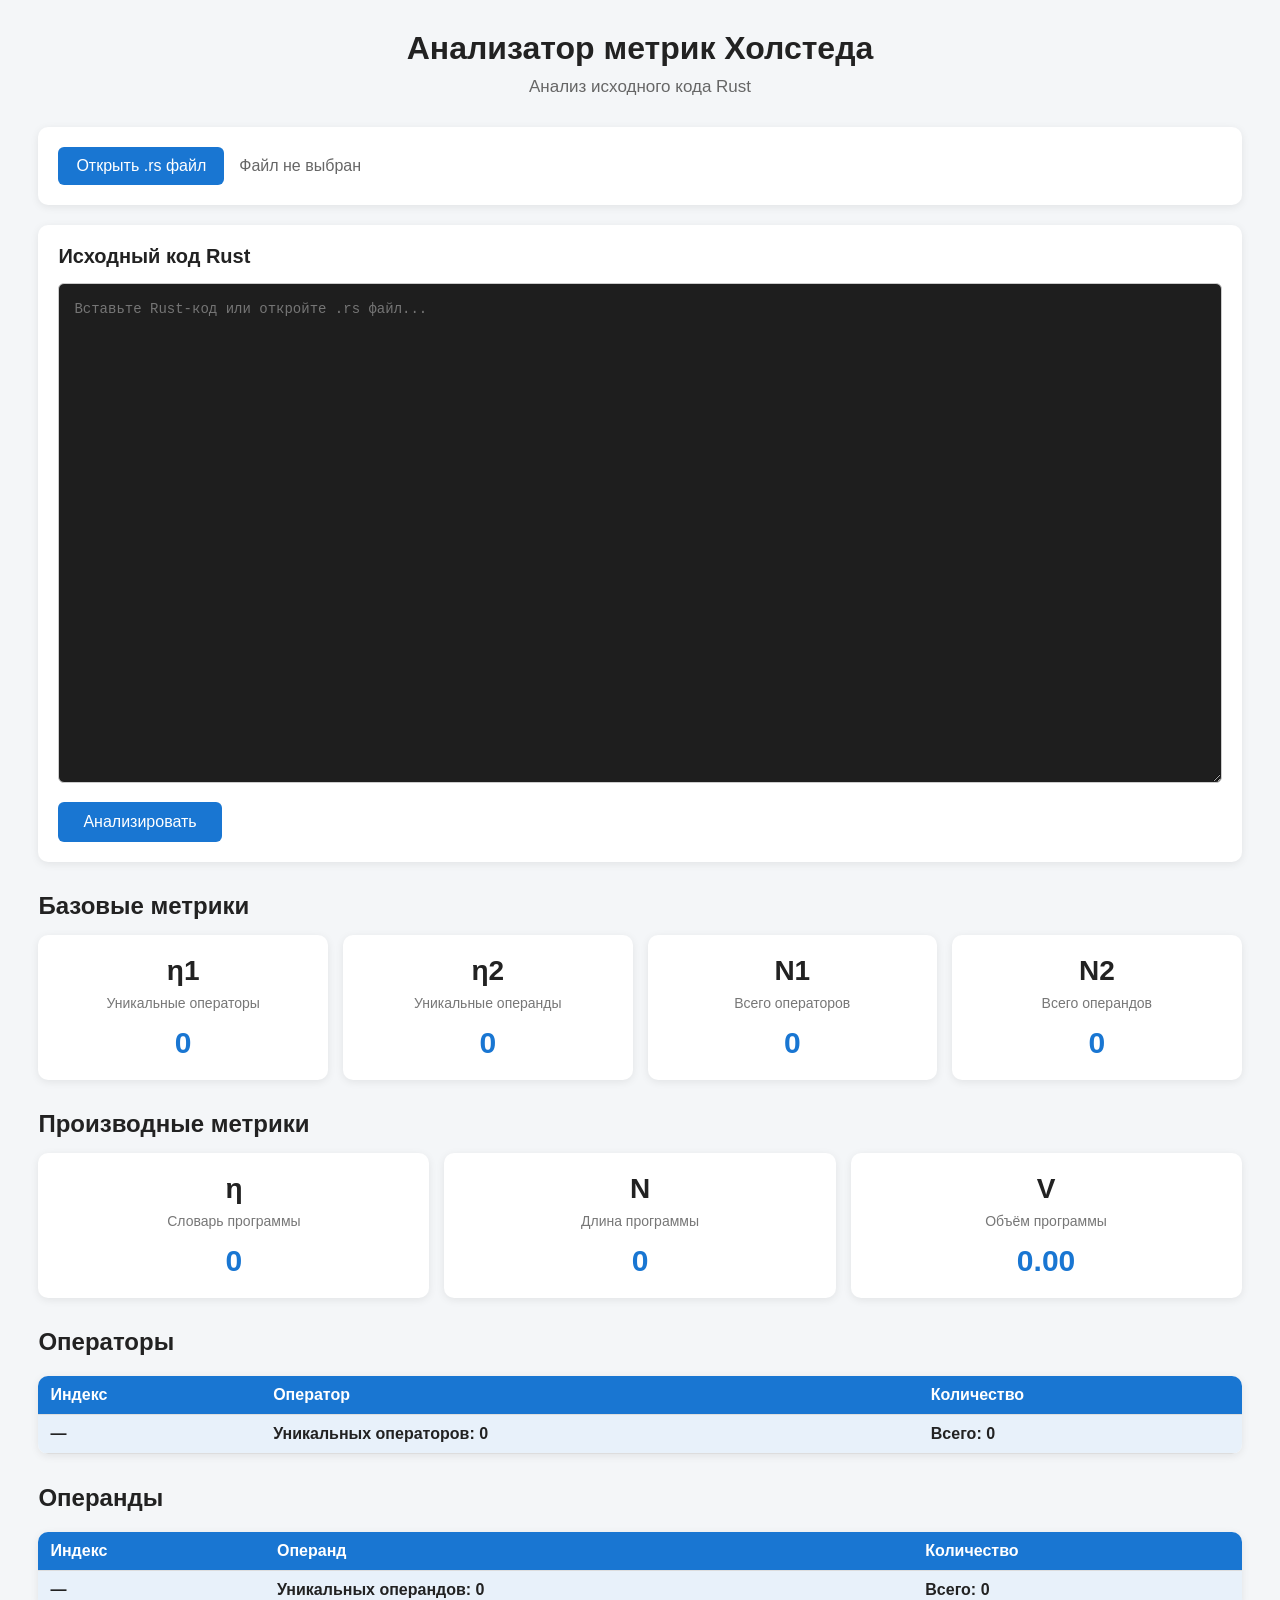
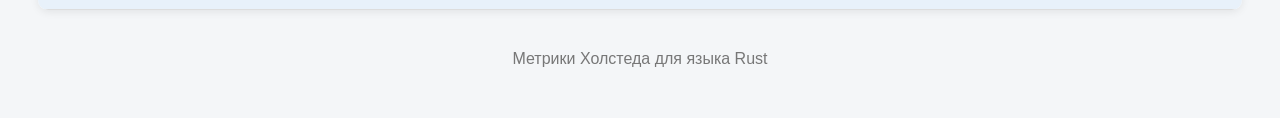
==== lab1/src/index.html @ 28f5257a "LABA_1" ====
<!DOCTYPE html>
<html lang="ru">
<head>
    <meta charset="UTF-8">
    <meta
        name="viewport"
        content="width=device-width, initial-scale=1.0"
    >
    <link rel="icon" href="assets/icon.ico" type="image/x-icon">
    <title>Halstead Analyzer — Rust</title>
    <link
        rel="stylesheet"
        href="style.css"
    >
</head>

<body>

<div class="container">
    <header class="header">
        <h1>
            Анализатор метрик Холстеда
        </h1>

        <p>
            Анализ исходного кода Rust
        </p>

    </header>

    <section class="file-section">
        <label
            for="fileInput"
            class="file-button"
        >
            Открыть .rs файл
        </label>

        <input
            type="file"
            id="fileInput"
            accept=".rs"
            hidden
        >

        <span id="fileName">
            Файл не выбран
        </span>

    </section>

    <section class="editor-section">
        <div class="section-title">
            Исходный код Rust
        </div>

        <textarea
            id="codeInput"
            spellcheck="false"
            placeholder="Вставьте Rust-код или откройте .rs файл..."
        ></textarea>

        <div class="editor-buttons">
            <button
                id="analyzeButton"
                class="primary-button"
            >
                Анализировать
            </button>
        </div>
    </section>

    <section class="metrics-section">
        <h2>
            Базовые метрики
        </h2>

        <div class="metrics-grid">
            <div class="metric-card">
                <div class="metric-name">
                    η1
                </div>
                <div class="metric-description">
                    Уникальные операторы
                </div>
                <div
                    class="metric-value"
                    id="eta1"
                >
                    0
                </div>
            </div>

            <div class="metric-card">
                <div class="metric-name">
                    η2
                </div>
                <div class="metric-description">
                    Уникальные операнды
                </div>
                <div
                    class="metric-value"
                    id="eta2"
                >
                    0
                </div>
            </div>


            <div class="metric-card">
                <div class="metric-name">
                    N1
                </div>
                <div class="metric-description">
                    Всего операторов
                </div>
                <div
                    class="metric-value"
                    id="n1"
                >
                    0
                </div>
            </div>


            <div class="metric-card">
                <div class="metric-name">
                    N2
                </div>
                <div class="metric-description">
                    Всего операндов
                </div>
                <div
                    class="metric-value"
                    id="n2"
                >
                    0
                </div>
            </div>
        </div>
    </section>


    <section class="metrics-section">
        <h2>
            Производные метрики
        </h2>

        <div class="metrics-grid">
            <div class="metric-card">
                <div class="metric-name">
                    η
                </div>
                <div class="metric-description">
                    Словарь программы
                </div>
                <div
                    class="metric-value"
                    id="eta"
                >
                    0
                </div>
            </div>

            <div class="metric-card">
                <div class="metric-name">
                    N
                </div>
                <div class="metric-description">
                    Длина программы
                </div>
                <div
                    class="metric-value"
                    id="n"
                >
                    0
                </div>
            </div>

            <div class="metric-card volume-card">
                <div class="metric-name">
                    V
                </div>
                <div class="metric-description">
                    Объём программы
                </div>
                <div
                    class="metric-value"
                    id="volume"
                >
                    0
                </div>
            </div>
        </div>
    </section>

    <section class="table-section">
        <h2>
            Операторы
        </h2>
        <div class="table-wrapper">
            <table id="operatorsTable">
                <thead>
                    <tr>
                        <th>Индекс</th>
                        <th>Оператор</th>
                        <th>Количество</th>
                    </tr>
                </thead>
                <tbody>
                </tbody>
            </table>
        </div>
    </section>


    <section class="table-section">
        <h2>
            Операнды
        </h2>
        <div class="table-wrapper">
            <table id="operandsTable">
                <thead>
                    <tr>
                        <th>Индекс</th>
                        <th>Операнд</th>
                        <th>Количество</th>
                    </tr>
                </thead>
                <tbody>
                </tbody>
            </table>
        </div>
    </section>


    <footer class="footer">
        Метрики Холстеда для языка Rust
    </footer>

</div>

<script src="script.js"></script>

</body>
</html>
---- lab1/src/style.css ----
* {
    box-sizing: border-box;
}

body {
    margin: 0;
    font-family:
        Arial,
        Helvetica,
        sans-serif;

    background: #f4f6f8;
    color: #222;
}


.container {
    width: min(1400px, 94%);
    margin: 0 auto;
    padding: 30px 0 50px;
}


.header {
    text-align: center;
    margin-bottom: 30px;
}

.header h1 {
    margin: 0 0 10px;
    font-size: 32px;
}

.header p {
    margin: 0;
    color: #666;
    font-size: 17px;
}

.file-section {
    display: flex;
    align-items: center;
    gap: 15px;
    margin-bottom: 20px;
    padding: 20px;
    background: white;
    border-radius: 10px;
    box-shadow:0 2px 8px rgba(0, 0, 0, 0.08);
}

.file-button {
    display: inline-block;
    padding: 10px 18px;
    background: #1976d2;
    color: white;
    border-radius: 6px;
    cursor: pointer;
    transition: 0.2s;
}

.file-button:hover {
    background: #125ca3;
}

#fileName {
    color: #666;
    word-break: break-all;
}

.editor-section {
    background: white;
    padding: 20px;
    border-radius: 10px;
    box-shadow: 0 2px 8px rgba(0, 0, 0, 0.08);
    margin-bottom: 30px;
}

.section-title {
    font-size: 20px;
    font-weight: bold;
    margin-bottom: 15px;
}

#codeInput {
    width: 100%;
    min-height: 500px;
    resize: vertical;
    padding: 15px;
    border: 1px solid #ccc;
    border-radius: 6px;
    background: #1e1e1e;
    color: #e6e6e6;
    font-family:
        Consolas,
        "Courier New",
        monospace;

    font-size: 14px;
    line-height: 1.5;
    outline: none;
}

#codeInput:focus {
    border-color: #1976d2;
}

.editor-buttons {
    margin-top: 15px;
}

.primary-button {
    border: none;
    padding: 11px 25px;
    background: #1976d2;
    color: white;
    border-radius: 6px;
    font-size: 16px;
    cursor: pointer;
}

.primary-button:hover {
    background: #125ca3;
}


.metrics-section {
    margin-bottom: 30px;
}

.metrics-section h2 {
    margin-bottom: 15px;
}

.metrics-grid {
    display: grid;

    grid-template-columns:
        repeat(
            auto-fit,
            minmax(190px, 1fr)
        );

    gap: 15px;
}

.metric-card {
    background: white;
    padding: 20px;
    border-radius: 10px;
    text-align: center;
    box-shadow: 0 2px 8px rgba(0, 0, 0, 0.08);
}


.metric-name {
    font-size: 28px;
    font-weight: bold;
    margin-bottom: 8px;
}


.metric-description {
    color: #777;
    font-size: 14px;
    margin-bottom: 15px;
}


.metric-value {
    font-size: 30px;
    font-weight: bold;
    color: #1976d2;
}


.table-section {
    margin-bottom: 30px;
}


.table-wrapper {
    overflow-x: auto;
    background: white;
    border-radius: 10px;
    box-shadow: 0 2px 8px rgba(0, 0, 0, 0.08);
}

table {
    width: 100%;
    border-collapse: collapse;
}

th,
td {
    padding: 10px 12px;
    border-bottom: 1px solid #ddd;
    text-align: left;
}

th {
    background: #1976d2;
    color: white;
}

tr:hover td {
    background: #f5f8fb;
}

.total-row td {
    font-weight: bold;
    background: #e8f1fa;
}

.footer {
    text-align: center;
    margin-top: 40px;
    color: #777;
}
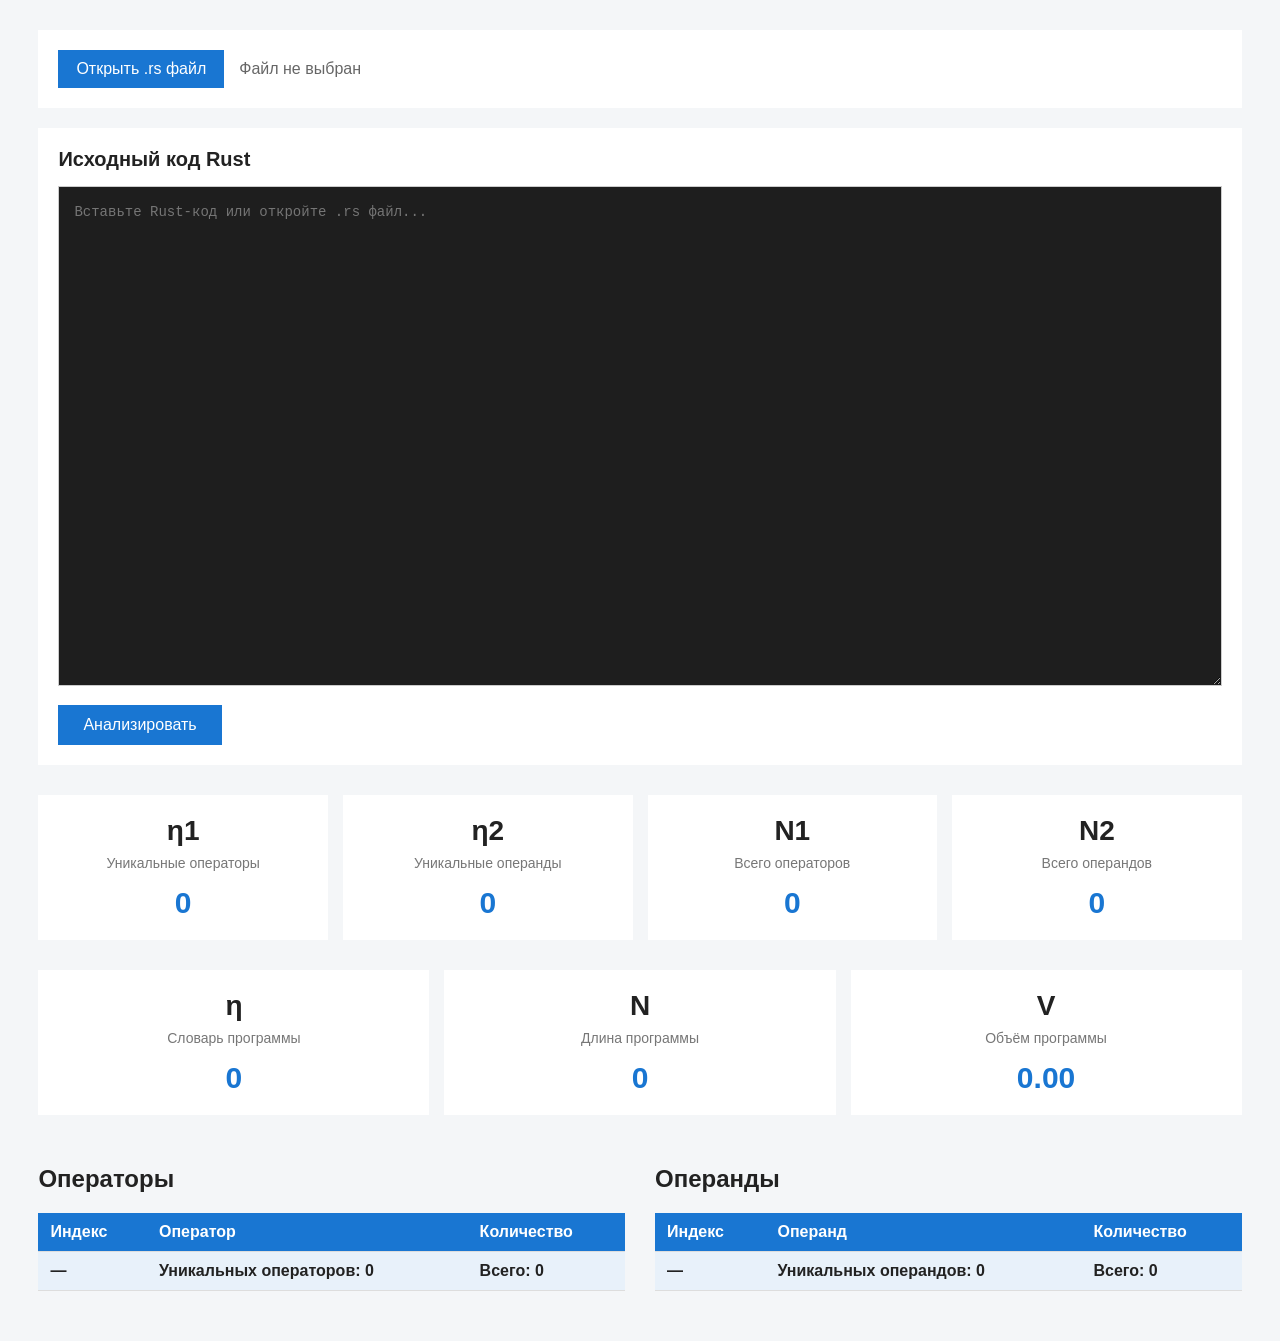
==== commit ad27c584: "Separate analizer" ====
--- a/lab1/src/index.html
+++ b/lab1/src/index.html
@@ -2,245 +2,118 @@
 <html lang="ru">
 <head>
     <meta charset="UTF-8">
-    <meta
-        name="viewport"
-        content="width=device-width, initial-scale=1.0"
-    >
+    <meta name="viewport" content="width=device-width, initial-scale=1.0">
     <link rel="icon" href="assets/icon.ico" type="image/x-icon">
-    <title>Halstead Analyzer — Rust</title>
-    <link
-        rel="stylesheet"
-        href="style.css"
-    >
+    <title>АНАЛИЗАТОР МЕТРИХ ХОЛСТЕДА ДЛЯ ЯЗЫКА RUST</title>
+    <link rel="stylesheet" href="style.css">
+        <script type="importmap">
+        {
+            "imports": {
+                "./analyzer.js": "./analyzer.js"
+            }
+        }
+    </script>
 </head>
+<body>
+    <div class="container">
 
-<body>
+        <section class="file-section">
+            <label for="fileInput" class="file-button">Открыть .rs файл</label>
+            <input type="file" id="fileInput" accept=".rs" hidden>
+            <span id="fileName">Файл не выбран</span>
+        </section>
 
-<div class="container">
-    <header class="header">
-        <h1>
-            Анализатор метрик Холстеда
-        </h1>
+        <section class="editor-section">
+            <div class="section-title">Исходный код Rust</div>
+            <textarea id="codeInput" spellcheck="false" placeholder="Вставьте Rust-код или откройте .rs файл..."></textarea>
+            <div class="editor-buttons">
+                <button id="analyzeButton" class="primary-button">Анализировать</button>
+            </div>
+        </section>
 
-        <p>
-            Анализ исходного кода Rust
-        </p>
-
-    </header>
-
-    <section class="file-section">
-        <label
-            for="fileInput"
-            class="file-button"
-        >
-            Открыть .rs файл
-        </label>
-
-        <input
-            type="file"
-            id="fileInput"
-            accept=".rs"
-            hidden
-        >
-
-        <span id="fileName">
-            Файл не выбран
-        </span>
-
-    </section>
-
-    <section class="editor-section">
-        <div class="section-title">
-            Исходный код Rust
-        </div>
-
-        <textarea
-            id="codeInput"
-            spellcheck="false"
-            placeholder="Вставьте Rust-код или откройте .rs файл..."
-        ></textarea>
-
-        <div class="editor-buttons">
-            <button
-                id="analyzeButton"
-                class="primary-button"
-            >
-                Анализировать
-            </button>
-        </div>
-    </section>
-
-    <section class="metrics-section">
-        <h2>
-            Базовые метрики
-        </h2>
-
-        <div class="metrics-grid">
-            <div class="metric-card">
-                <div class="metric-name">
-                    η1
+        <section class="metrics-section">
+            <div class="metrics-grid">
+                <div class="metric-card">
+                    <div class="metric-name">η1</div>
+                    <div class="metric-description">Уникальные операторы</div>
+                    <div class="metric-value" id="eta1">0</div>
                 </div>
-                <div class="metric-description">
-                    Уникальные операторы
+                <div class="metric-card">
+                    <div class="metric-name">η2</div>
+                    <div class="metric-description">Уникальные операнды</div>
+                    <div class="metric-value" id="eta2">0</div>
                 </div>
-                <div
-                    class="metric-value"
-                    id="eta1"
-                >
-                    0
+                <div class="metric-card">
+                    <div class="metric-name">N1</div>
+                    <div class="metric-description">Всего операторов</div>
+                    <div class="metric-value" id="n1">0</div>
+                </div>
+                <div class="metric-card">
+                    <div class="metric-name">N2</div>
+                    <div class="metric-description">Всего операндов</div>
+                    <div class="metric-value" id="n2">0</div>
                 </div>
             </div>
+        </section>
 
-            <div class="metric-card">
-                <div class="metric-name">
-                    η2
+        <section class="metrics-section">
+            <div class="metrics-grid">
+                <div class="metric-card">
+                    <div class="metric-name">η</div>
+                    <div class="metric-description">Словарь программы</div>
+                    <div class="metric-value" id="eta">0</div>
                 </div>
-                <div class="metric-description">
-                    Уникальные операнды
+                <div class="metric-card">
+                    <div class="metric-name">N</div>
+                    <div class="metric-description">Длина программы</div>
+                    <div class="metric-value" id="n">0</div>
                 </div>
-                <div
-                    class="metric-value"
-                    id="eta2"
-                >
-                    0
+                <div class="metric-card volume-card">
+                    <div class="metric-name">V</div>
+                    <div class="metric-description">Объём программы</div>
+                    <div class="metric-value" id="volume">0</div>
                 </div>
             </div>
+        </section>
 
 
-            <div class="metric-card">
-                <div class="metric-name">
-                    N1
+        <section class="tables-container">
+            <section class="table-section">
+                <h2>Операторы</h2>
+                <div class="table-wrapper">
+                    <table id="operatorsTable">
+                        <thead>
+                            <tr>
+                                <th>Индекс</th>
+                                <th>Оператор</th>
+                                <th>Количество</th>
+                            </tr>
+                        </thead>
+                        <tbody></tbody>
+                    </table>
                 </div>
-                <div class="metric-description">
-                    Всего операторов
+            </section>
+
+            <section class="table-section">
+                <h2>Операнды</h2>
+                <div class="table-wrapper">
+                    <table id="operandsTable">
+                        <thead>
+                            <tr>
+                                <th>Индекс</th>
+                                <th>Операнд</th>
+                                <th>Количество</th>
+                            </tr>
+                        </thead>
+                        <tbody></tbody>
+                    </table>
                 </div>
-                <div
-                    class="metric-value"
-                    id="n1"
-                >
-                    0
-                </div>
-            </div>
+            </section>
+        </section>
+    </div>
 
-
-            <div class="metric-card">
-                <div class="metric-name">
-                    N2
-                </div>
-                <div class="metric-description">
-                    Всего операндов
-                </div>
-                <div
-                    class="metric-value"
-                    id="n2"
-                >
-                    0
-                </div>
-            </div>
-        </div>
-    </section>
-
-
-    <section class="metrics-section">
-        <h2>
-            Производные метрики
-        </h2>
-
-        <div class="metrics-grid">
-            <div class="metric-card">
-                <div class="metric-name">
-                    η
-                </div>
-                <div class="metric-description">
-                    Словарь программы
-                </div>
-                <div
-                    class="metric-value"
-                    id="eta"
-                >
-                    0
-                </div>
-            </div>
-
-            <div class="metric-card">
-                <div class="metric-name">
-                    N
-                </div>
-                <div class="metric-description">
-                    Длина программы
-                </div>
-                <div
-                    class="metric-value"
-                    id="n"
-                >
-                    0
-                </div>
-            </div>
-
-            <div class="metric-card volume-card">
-                <div class="metric-name">
-                    V
-                </div>
-                <div class="metric-description">
-                    Объём программы
-                </div>
-                <div
-                    class="metric-value"
-                    id="volume"
-                >
-                    0
-                </div>
-            </div>
-        </div>
-    </section>
-
-    <section class="table-section">
-        <h2>
-            Операторы
-        </h2>
-        <div class="table-wrapper">
-            <table id="operatorsTable">
-                <thead>
-                    <tr>
-                        <th>Индекс</th>
-                        <th>Оператор</th>
-                        <th>Количество</th>
-                    </tr>
-                </thead>
-                <tbody>
-                </tbody>
-            </table>
-        </div>
-    </section>
-
-
-    <section class="table-section">
-        <h2>
-            Операнды
-        </h2>
-        <div class="table-wrapper">
-            <table id="operandsTable">
-                <thead>
-                    <tr>
-                        <th>Индекс</th>
-                        <th>Операнд</th>
-                        <th>Количество</th>
-                    </tr>
-                </thead>
-                <tbody>
-                </tbody>
-            </table>
-        </div>
-    </section>
-
-
-    <footer class="footer">
-        Метрики Холстеда для языка Rust
-    </footer>
-
-</div>
-
-<script src="script.js"></script>
+    <script type="module" src="main.js"></script>
+    <script src="analyzer.js"></script>
 
 </body>
 </html>
--- a/lab1/src/style.css
+++ b/lab1/src/style.css
@@ -33,7 +33,6 @@
 
 .header p {
     margin: 0;
-    color: #666;
     font-size: 17px;
 }
 
@@ -44,8 +43,6 @@
     margin-bottom: 20px;
     padding: 20px;
     background: white;
-    border-radius: 10px;
-    box-shadow:0 2px 8px rgba(0, 0, 0, 0.08);
 }
 
 .file-button {
@@ -53,7 +50,6 @@
     padding: 10px 18px;
     background: #1976d2;
     color: white;
-    border-radius: 6px;
     cursor: pointer;
     transition: 0.2s;
 }
@@ -70,8 +66,6 @@
 .editor-section {
     background: white;
     padding: 20px;
-    border-radius: 10px;
-    box-shadow: 0 2px 8px rgba(0, 0, 0, 0.08);
     margin-bottom: 30px;
 }
 
@@ -87,7 +81,6 @@
     resize: vertical;
     padding: 15px;
     border: 1px solid #ccc;
-    border-radius: 6px;
     background: #1e1e1e;
     color: #e6e6e6;
     font-family:
@@ -113,7 +106,6 @@
     padding: 11px 25px;
     background: #1976d2;
     color: white;
-    border-radius: 6px;
     font-size: 16px;
     cursor: pointer;
 }
@@ -146,9 +138,7 @@
 .metric-card {
     background: white;
     padding: 20px;
-    border-radius: 10px;
     text-align: center;
-    box-shadow: 0 2px 8px rgba(0, 0, 0, 0.08);
 }
 
 
@@ -173,6 +163,19 @@
 }
 
 
+.tables-container {
+    display: flex;
+    gap: 30px;
+    align-items: flex-start;
+    flex-wrap: wrap;
+}
+
+.tables-container .table-section {
+    flex: 1;
+    min-width: 300px;
+    margin-bottom: 0;
+}
+
 .table-section {
     margin-bottom: 30px;
 }
@@ -181,8 +184,6 @@
 .table-wrapper {
     overflow-x: auto;
     background: white;
-    border-radius: 10px;
-    box-shadow: 0 2px 8px rgba(0, 0, 0, 0.08);
 }
 
 table {
@@ -211,9 +212,3 @@
     background: #e8f1fa;
 }
 
-.footer {
-    text-align: center;
-    margin-top: 40px;
-    color: #777;
-}
-
